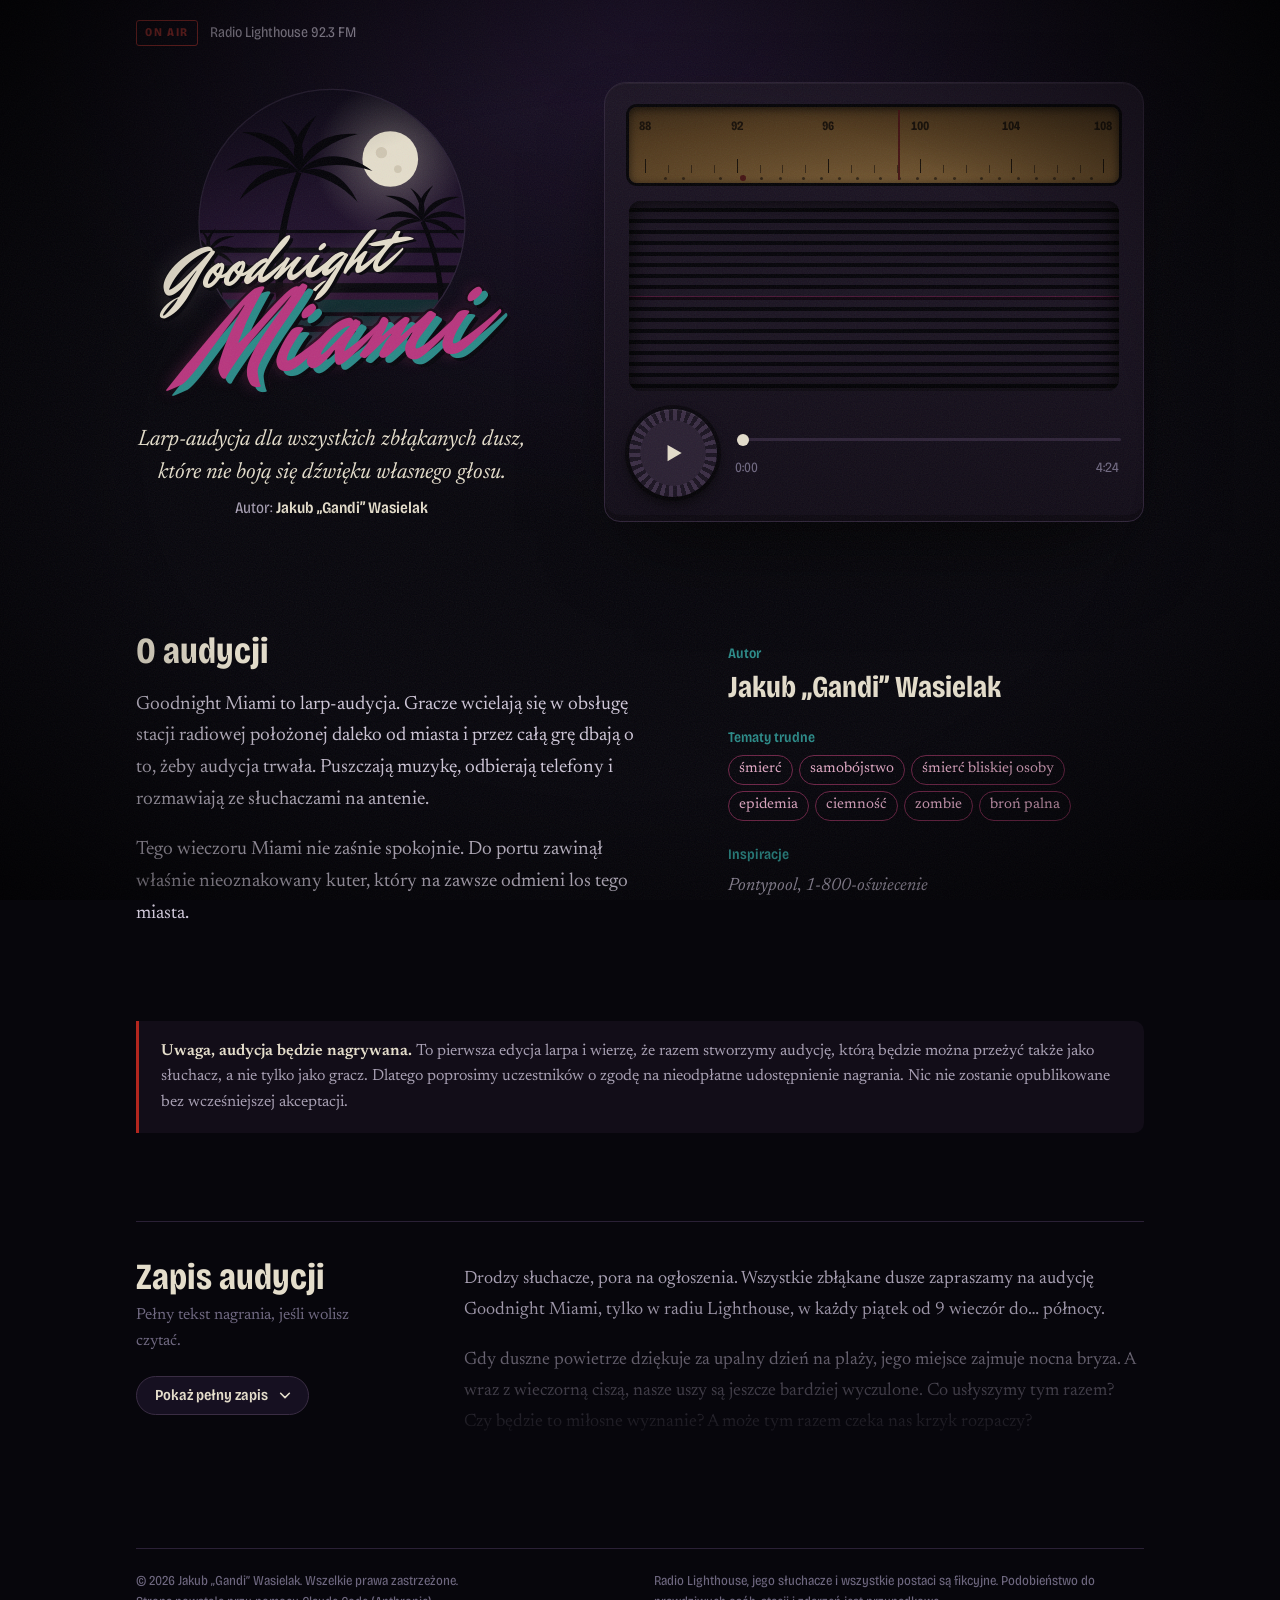
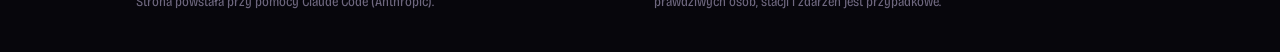
==== index.html @ 310ba29d "Goodnight Miami design doc page Radio-style one-pager for the Goodnight Miami larp design doc: emble" ====
<!doctype html>
<html lang="pl">
<head>
  <meta charset="utf-8">
  <meta name="viewport" content="width=device-width, initial-scale=1, viewport-fit=cover">
  <title>Goodnight Miami · larp-audycja</title>
  <meta name="description" content="Goodnight Miami to larp-audycja o nocnej stacji radiowej pod Miami. Posłuchaj design docu nagranego jako radiowe ogłoszenie. Autor: Jakub „Gandi” Wasielak.">
  <meta name="author" content="Jakub „Gandi” Wasielak">
  <meta name="theme-color" content="#07060C">
  <meta name="color-scheme" content="dark">
  <link rel="canonical" href="https://goodnight-miami.com/">

  <meta property="og:type" content="website">
  <meta property="og:site_name" content="Goodnight Miami">
  <meta property="og:locale" content="pl_PL">
  <meta property="og:url" content="https://goodnight-miami.com/">
  <meta property="og:title" content="Goodnight Miami · larp-audycja">
  <meta property="og:description" content="Nocna audycja Radia Lighthouse 92.3 FM. Posłuchaj design docu larpa nagranego jako radiowe ogłoszenie.">
  <meta property="og:image" content="https://goodnight-miami.com/assets/img/og-image.png">
  <meta property="og:image:width" content="1200">
  <meta property="og:image:height" content="630">
  <meta property="og:image:alt" content="Logo Goodnight Miami: księżyc nad palmami i neonowy napis, obok stare radio.">
  <meta property="og:audio" content="https://goodnight-miami.com/assets/audio/goodnight-miami-dd.mp3">
  <meta property="og:audio:type" content="audio/mpeg">
  <meta name="twitter:card" content="summary_large_image">
  <meta name="twitter:title" content="Goodnight Miami · larp-audycja">
  <meta name="twitter:description" content="Nocna audycja Radia Lighthouse 92.3 FM. Posłuchaj design docu larpa nagranego jako radiowe ogłoszenie.">
  <meta name="twitter:image" content="https://goodnight-miami.com/assets/img/og-image.png">

  <link rel="icon" href="assets/img/favicon.svg" type="image/svg+xml">
  <link rel="icon" href="assets/img/favicon-32.png" sizes="32x32" type="image/png">
  <link rel="apple-touch-icon" href="assets/img/apple-touch-icon.png">
  <link rel="manifest" href="site.webmanifest">

  <link rel="preconnect" href="https://fonts.googleapis.com">
  <link rel="preconnect" href="https://fonts.gstatic.com" crossorigin>
  <link rel="stylesheet" href="https://fonts.googleapis.com/css2?family=Mr+Dafoe&family=Bricolage+Grotesque:opsz,wdth,wght@12..96,75..100,300..800&family=Newsreader:ital,opsz,wght@0,6..72,300..600;1,6..72,300..600&display=swap">
  <link rel="stylesheet" href="assets/css/style.css">
  <script src="assets/js/radio.js" defer></script>
</head>
<body>
<div class="page">
  <header class="station">
    <div class="station__name">
      <span class="onair" aria-hidden="true">ON AIR</span>
      <span>Radio Lighthouse 92.3 FM</span>
    </div>
  </header>

  <main>
    <section class="hero" aria-labelledby="title">
      <div class="hero__brand">
        <div class="emblem">
          <svg viewBox="0 30 600 450" aria-hidden="true">
            <defs>
              <clipPath id="disc"><circle cx="300" cy="250" r="210"/></clipPath>
              <linearGradient id="sky" x1="0" y1="0" x2="0" y2="1">
                <stop offset="0" stop-color="#0C0916"/>
                <stop offset=".55" stop-color="#23122F"/>
                <stop offset="1" stop-color="#4A1739"/>
              </linearGradient>
              <radialGradient id="moonGlow">
                <stop offset="0" stop-color="#E4DDCB" stop-opacity=".35"/>
                <stop offset="1" stop-color="#E4DDCB" stop-opacity="0"/>
              </radialGradient>
              <path id="frond" d="M0 0 C 26 -22, 62 -18, 92 12 C 60 -4, 30 -6, 0 0 Z"/>
              <g id="crown">
                <use href="#frond" transform="rotate(-8)"/>
                <use href="#frond" transform="rotate(-40) scale(.95)"/>
                <use href="#frond" transform="rotate(-80) scale(.8)"/>
                <use href="#frond" transform="rotate(20) scale(.9)"/>
                <use href="#frond" transform="scale(-1,1) rotate(-8)"/>
                <use href="#frond" transform="scale(-1,1) rotate(-42) scale(.95)"/>
                <use href="#frond" transform="scale(-1,1) rotate(18) scale(.9)"/>
                <use href="#frond" transform="scale(-1,1) rotate(-78) scale(.75)"/>
              </g>
            </defs>

            <g clip-path="url(#disc)">
              <rect x="0" y="0" width="600" height="560" fill="url(#sky)"/>
              <circle cx="392" cy="150" r="120" fill="url(#moonGlow)"/>
              <circle cx="392" cy="150" r="44" fill="#E4DDCB"/>
              <circle cx="378" cy="140" r="9" fill="#CFC6B2"/>
              <circle cx="404" cy="166" r="6" fill="#CFC6B2"/>
              <!-- horizon stripes -->
              <g fill="#07060C">
                <rect x="0" y="262" width="600" height="5"/>
                <rect x="0" y="290" width="600" height="8"/>
                <rect x="0" y="318" width="600" height="11"/>
                <rect x="0" y="346" width="600" height="15"/>
              </g>
              <rect x="0" y="372" width="600" height="200" fill="#0F2A2E"/>
              <rect x="0" y="392" width="600" height="6" fill="#07060C"/>
              <rect x="0" y="414" width="600" height="9" fill="#07060C"/>
              <!-- palms -->
              <g fill="#050409">
                <path d="M214 400 C 206 330, 212 250, 244 170 L 252 172 C 222 250, 218 330, 226 400 Z"/>
                <use href="#crown" transform="translate(248 170) scale(1.25)"/>
                <path d="M468 400 C 470 350, 462 300, 440 250 L 446 247 C 470 298, 478 350, 478 400 Z"/>
                <use href="#crown" transform="translate(442 248) scale(.8)"/>
                <path d="M120 400 C 124 370, 118 330, 104 300 L 108 298 C 124 330, 130 370, 128 400 Z"/>
                <use href="#crown" transform="translate(105 298) scale(.55)"/>
              </g>
            </g>
            <circle cx="300" cy="250" r="210" fill="none" stroke="#2A2036" stroke-width="2"/>
          </svg>

          <h1 class="logo" id="title"><span class="logo__good">Goodnight</span><span class="logo__miami">Miami</span></h1>
        </div>

        <p class="tagline">Larp-audycja dla wszystkich zbłąkanych dusz, które nie boją się dźwięku własnego głosu.</p>
        <p class="byline">Autor: <strong>Jakub „Gandi” Wasielak</strong></p>
      </div>

      <div class="hero__radio">
        <div class="radio">
          <div class="dial" aria-hidden="true">
            <div class="dial__scale" id="scale"></div>
          </div>

          <div class="grille"><canvas id="scope" aria-hidden="true"></canvas></div>

          <div class="deck">
            <button class="knob" id="play" type="button" aria-label="Słuchaj audycji">
              <svg class="i-play" viewBox="0 0 24 24" aria-hidden="true"><path fill="currentColor" d="M7 4.5v15l13-7.5z"/></svg>
              <svg class="i-pause" viewBox="0 0 24 24" aria-hidden="true"><path fill="currentColor" d="M6 4h4.5v16H6zM13.5 4H18v16h-4.5z"/></svg>
            </button>
            <div class="transport">
              <input class="seek" id="seek" type="range" min="0" max="1000" value="0" step="1" aria-label="Przewiń nagranie">
              <div class="transport__time"><output id="cur">0:00</output><output id="dur">4:25</output></div>
            </div>
          </div>
        </div>
      </div>

      <audio id="audio" src="assets/audio/goodnight-miami-dd.mp3" preload="metadata"></audio>
    </section>

    <section class="about" aria-labelledby="about-title">
      <div class="about__lead">
        <h2 id="about-title">O audycji</h2>
        <p>Goodnight Miami to larp-audycja. Gracze wcielają się w obsługę stacji radiowej położonej daleko od miasta i przez całą grę dbają o to, żeby audycja trwała. Puszczają muzykę, odbierają telefony i rozmawiają ze słuchaczami na antenie.</p>
        <p>Tego wieczoru Miami nie zaśnie spokojnie. Do portu zawinął właśnie nieoznakowany kuter, który na zawsze odmieni los tego miasta.</p>
      </div>

      <dl class="facts">
        <dt>Autor</dt>
        <dd class="author">Jakub „Gandi” Wasielak</dd>
        <dt>Tematy trudne</dt>
        <dd>
          <ul class="triggers">
            <li>śmierć</li><li>samobójstwo</li><li>śmierć bliskiej osoby</li><li>epidemia</li><li>ciemność</li><li>zombie</li><li>broń palna</li>
          </ul>
        </dd>
        <dt>Inspiracje</dt>
        <dd><i>Pontypool</i>, <i>1-800-oświecenie</i></dd>
      </dl>

      <p class="recording"><strong>Uwaga, audycja będzie nagrywana.</strong> To pierwsza edycja larpa i wierzę, że razem stworzymy audycję, którą będzie można przeżyć także jako słuchacz, a nie tylko jako gracz. Dlatego poprosimy uczestników o zgodę na nieodpłatne udostępnienie nagrania. Nic nie zostanie opublikowane bez wcześniejszej akceptacji.</p>
    </section>

    <section class="transcript-wrap" aria-labelledby="t-title">
      <div class="transcript-head">
        <h2 id="t-title">Zapis audycji</h2>
        <p>Pełny tekst nagrania, jeśli wolisz czytać.</p>
        <button class="toggle" id="tToggle" type="button" aria-expanded="false" aria-controls="transcript">
          <span>Pokaż pełny zapis</span>
          <svg viewBox="0 0 16 16" aria-hidden="true"><path d="M3 6l5 5 5-5" fill="none" stroke="currentColor" stroke-width="1.8" stroke-linecap="round" stroke-linejoin="round"/></svg>
        </button>
      </div>

      <article class="transcript is-collapsed" id="transcript">
        <p>Drodzy słuchacze, pora na ogłoszenia. Wszystkie zbłąkane dusze zapraszamy na audycję Goodnight Miami, tylko w radiu Lighthouse, w każdy piątek od 9 wieczór do… północy.</p>
        <p>Gdy duszne powietrze dziękuje za upalny dzień na plaży, jego miejsce zajmuje nocna bryza. A wraz z wieczorną ciszą, nasze uszy są jeszcze bardziej wyczulone. Co usłyszymy tym razem? Czy będzie to miłosne wyznanie? A może tym razem czeka nas krzyk rozpaczy?</p>
        <p>Nasza linia będzie otwarta przez całą audycję, podczas której każdy może podzielić się swoją historią dzwoniąc na (305) 550-1000. Dziś natomiast odpowiemy na pytania nadesłane pocztą.</p>

        <p class="letter">Mark Spencer z Wynwood</p>
        <p>Mark Spencer z Wynwood pyta, dla kogo jest audycja Goodnight Miami? Doskonałe pytanie Mark. Goodnight Miami jest stworzona dla każdego miłośnika dreszczyku i pełnej immersji. Każdy kto weźmie udział w audycji będzie jej nie tylko doświadczał – on będzie ją tworzył! Pamiętajcie, że taśma jest wieczna, a to co raz pójdzie w eter, zostanie tam na zawsze. Tak, Goodnight Miami przyciągnie osoby, które nie boją się dźwięku własnego głosu. Bo to, czego należy bać się naprawdę, to… cisza.</p>

        <p class="letter">Daniel Haze z Brickell</p>
        <p>Daniel Haze z Brickell pisze „jak wygląda typowe nagranie?”. Drogi Danielu, gwarantuję – żadne nagranie audycji Goodnight Miami nie jest typowe. Ale tak, mają one elementy wspólne. Nasze gwiazdy, dwoje prowadzących zasiądzie przed mikrofonami, aby przez trzy godziny trwania audycji odpowiadać na telefony słuchaczy. Ależ oczywiście, telefony to nie wszystko, ponieważ w cieniu zawsze czuwa wierny realizator, dbający o nagrania i o muzykę umilającą chwile ciszy. Producent nagrania czuwa nad przebiegiem audycji, jest cichym reżyserem dyrygującym całą stacją i nadającym jej unikatowy klimat.</p>
        <p>Drodzy słuchacze, drogi Danielu, zdradzę pewien sekret. Emocje w trakcie nagrań sięgają poziomów, które wymagają stałej obecności policji! No dobrze, może jednego policjanta. Po służbie. Który jest naszym najwierniejszym słuchaczem i osobistym przyjacielem.</p>

        <p class="letter">Monica Blake z Overtown</p>
        <p>Monica Blake z Overtown pyta, czy może nas odwiedzić. Kochana Monico, z przyjemnością otwarlibyśmy dla Ciebie nasze drzwi, ale musisz wiedzieć, że stacja radia Lighthouse to prawdziwa latarnia. No może nie prawdziwa, ale jednak oddalona od Miami o ponad godzinę jazdy, a do najbliższych sąsiadów mamy dwie mile. Nadajemy do Was z miejsca, gdzie każde pukanie do drzwi jest wielkim wydarzeniem.</p>

        <p class="letter">Diana Knight z Liberty City</p>
        <p>Diana Knight z Liberty City napisała, że chciała posłuchać audycji ze swoim czternastoletnim synem. Droga Diano, z przykrością musimy odradzić. Audycja jest wyłącznie dla pełnoletnich słuchaczy, a w trakcie rozmów mogą zostać poruszone takie tematy jak śmierć, samobójstwo, śmierć bliskich, epidemia, ciemność, zombie oraz broń palna.</p>

        <p class="letter">Pytanie anonimowe</p>
        <p>Mamy czas na ostatnie pytanie w sprawie audycji Goodnight Miami, otrzymaliśmy jedno pytanie zadane anonimowo, a brzmi ono: „Dlaczego to ja powinienem wziąć udział w nagraniu?” Myślę że wiem, drogi słuchaczu, myślę że znam cię lepiej niż ci się zdaje. Wiem, że szukasz tego lekkiego dreszczyku emocji, który sprawia że na skórze pojawia się gęsia skórka. Intymna atmosfera przytulnego studia miesza się z ekspozycją na setki słuchaczy, co budzi w Tobie lęk, ale i coś mocniejszego. Zainteresowanie.</p>
        <p class="signoff">Jaką historię usłyszysz? Jaką historię nam opowiesz? Jak ta historia skończy się dla Ciebie? A przede wszystkim… Czy Miami zaśnie dziś spokojnie?</p>
      </article>
    </section>
  </main>

  <footer>
    <p>© 2026 Jakub „Gandi” Wasielak. Wszelkie prawa zastrzeżone.<br>Strona powstała przy pomocy Claude Code (Anthropic).</p>
    <p>Radio Lighthouse, jego słuchacze i wszystkie postaci są fikcyjne. Podobieństwo do prawdziwych osób, stacji i zdarzeń jest przypadkowe.</p>
  </footer>
</div>
</body>
</html>
---- assets/css/style.css ----
:root {
  --midnight: #07060C;
  --bruise: #161021;
  --bruise-line: #2A2036;
  --neon: #B8367E;
  --neon-hot: #D9559F;
  --teal: #2A8A88;
  --bone: #E4DDCB;
  --fog: #A79FB2;
  --fog-dim: #6F6880;

  --script: "Mr Dafoe", "Brush Script MT", cursive;
  --display: "Bricolage Grotesque", "Arial Narrow", system-ui, sans-serif;
  --text: "Newsreader", Georgia, "Times New Roman", serif;

  --gutter: clamp(16px, 5vw, 56px);
  color-scheme: dark;
}

* { box-sizing: border-box; }
html { background: var(--midnight); overflow-x: clip; }

body {
  margin: 0;
  min-height: 100vh;
  background:
    radial-gradient(70% 45% at 50% 0%, #1B1029 0%, transparent 70%),
    var(--midnight);
  color: var(--fog);
  font-family: var(--text);
  font-size: 1.125rem;
  line-height: 1.6;
  -webkit-font-smoothing: antialiased;
}

/* film grain + vignette */
body::before, body::after {
  content: "";
  position: fixed;
  inset: 0;
  pointer-events: none;
  z-index: 5;
}
body::before {
  opacity: .07;
  background-image: url("data:image/svg+xml,%3Csvg xmlns='http://www.w3.org/2000/svg' width='160' height='160'%3E%3Cfilter id='n'%3E%3CfeTurbulence type='fractalNoise' baseFrequency='.85' numOctaves='3' stitchTiles='stitch'/%3E%3C/filter%3E%3Crect width='100%25' height='100%25' filter='url(%23n)'/%3E%3C/svg%3E");
}
body::after { background: radial-gradient(ellipse at center, transparent 55%, #000000B0 100%); }

.page {
  position: relative;
  max-width: 1120px;
  margin: 0 auto;
  padding: max(20px, env(safe-area-inset-top, 0px)) var(--gutter) max(40px, env(safe-area-inset-bottom, 0px));
}

a { color: var(--neon-hot); text-underline-offset: 3px; }
:focus-visible { outline: 2px solid var(--teal); outline-offset: 4px; border-radius: 4px; }

/* ---------- station bar ---------- */
.station {
  display: flex;
  flex-wrap: wrap;
  align-items: center;
  justify-content: space-between;
  gap: 10px 24px;
  font-family: var(--display);
  font-variation-settings: "wdth" 85;
  font-size: 0.92rem;
  color: var(--fog-dim);
}
.station__name { display: flex; align-items: center; gap: 12px; color: var(--fog); }
.onair {
  padding: 2px 8px 3px;
  border: 1.5px solid #8E2A2A;
  border-radius: 3px;
  color: #8E2A2A;
  font-weight: 800;
  font-size: 0.74rem;
  letter-spacing: 0.14em;
  transition: color .4s, background .4s, box-shadow .4s, border-color .4s;
}
body.is-live .onair {
  color: #FFD9D2;
  background: #B3261E;
  border-color: #B3261E;
  box-shadow: 0 0 16px #B3261E99;
}

/* ---------- emblem ---------- */
.hero {
  display: grid;
  grid-template-columns: minmax(0, 1fr) minmax(0, 540px);
  gap: clamp(40px, 6vw, 88px);
  align-items: center;
  padding-top: clamp(20px, 3vw, 36px);
}
.hero__brand { text-align: center; }

.emblem {
  position: relative;
  width: min(100%, 380px);
  margin: 0 auto clamp(48px, 10vw, 56px);
  container-type: inline-size;
}
.emblem svg { display: block; width: 100%; height: auto; }

.logo {
  position: absolute;
  left: 0; right: 0;
  top: 52%;
  margin: 0;
  font-family: var(--script);
  font-weight: 400;
  line-height: 0.8;
  animation: flicker 2.4s steps(1, end) 0.4s both;
}
.logo__good {
  display: block;
  font-size: 17cqw;
  color: var(--bone);
  transform: rotate(-6deg) translateX(-14cqw);
  text-shadow: 0 0 2px #000, 3px 3px 0 #07060C, 0 0 24px #E4DDCB33;
}
.logo__miami {
  display: block;
  margin-top: -1cqw;
  font-size: 33cqw;
  color: var(--neon);
  transform: rotate(-6deg);
  -webkit-text-stroke: 1.2cqw #07060C;
  paint-order: stroke fill;
  text-shadow:
    1.4cqw 1.4cqw 0 var(--teal),
    2.2cqw 2.2cqw 0 #07060C,
    0 0 4cqw #B8367E66;
}
@keyframes flicker {
  0% { opacity: 0; }
  8% { opacity: .9; }
  10% { opacity: .15; }
  16% { opacity: 1; }
  40% { opacity: .5; }
  42% { opacity: 1; }
  100% { opacity: 1; }
}

.tagline {
  margin: 0 auto;
  max-width: 34ch;
  text-wrap: balance;
  font-style: italic;
  font-size: clamp(1.15rem, 2.4vw, 1.4rem);
  line-height: 1.45;
  color: var(--bone);
}
.byline {
  margin: 6px 0 0;
  font-family: var(--display);
  font-variation-settings: "wdth" 85;
  font-size: 1rem;
  color: var(--fog);
}
.byline strong { color: var(--bone); font-weight: 600; }

/* ---------- radio ---------- */
.radio {
  display: grid;
  gap: 18px;
  padding: 24px;
  border-radius: 22px 22px 16px 16px;
  background: linear-gradient(180deg, #1C1424 0%, #110C17 100%);
  border: 1px solid #2E2338;
  box-shadow: 0 40px 80px -30px #000, inset 0 1px 0 #FFFFFF0D, inset 0 -6px 0 #0000004D;
}

.grille {
  position: relative;
  height: 190px;
  border-radius: 12px;
  overflow: hidden;
  background: #050409;
  box-shadow: inset 0 3px 12px #000;
}
.grille canvas { position: absolute; inset: 0; width: 100%; height: 100%; }
.grille::after {
  content: "";
  position: absolute;
  inset: 0;
  background: repeating-linear-gradient(180deg, #1A1321 0 7px, transparent 7px 11px);
  box-shadow: inset 0 0 22px #000;
}

.dial {
  position: relative;
  height: 76px;
  border-radius: 8px;
  background: radial-gradient(120% 160% at 50% 110%, #E0A04A 0%, #9A6526 55%, #4A2E12 100%);
  box-shadow: inset 0 2px 8px #000A, 0 0 0 3px #0A070E;
  overflow: hidden;
  filter: brightness(.55) saturate(.8);
  transition: filter 1.2s ease;
}
body.is-live .dial { filter: brightness(1) saturate(1); }
.dial__scale { position: absolute; inset: 0 16px; }
.dial__tick { position: absolute; bottom: 10px; width: 1px; height: 8px; background: #2A1A0B99; }
.dial__tick--major { height: 14px; background: #2A1A0B; }
.dial__num {
  position: absolute;
  top: 9px;
  transform: translateX(-50%);
  font-family: var(--display);
  font-variation-settings: "wdth" 80;
  font-weight: 700;
  font-size: 0.8rem;
  color: #2A1A0B;
  font-variant-numeric: tabular-nums;
}
.dial__station {
  position: absolute;
  bottom: 3px;
  width: 3px; height: 3px;
  margin-left: -1.5px;
  border-radius: 50%;
  background: #2A1A0BAA;
}
.dial__station--home { width: 6px; height: 6px; margin-left: -3px; bottom: 1.5px; background: #8E1E1E; }
.dial__needle {
  position: absolute;
  top: 3px; bottom: 3px;
  width: 2px;
  margin-left: -1px;
  background: #8E1E1E;
  left: 12%;
  transition: left 2.4s cubic-bezier(.3,.1,.1,1);
}

.deck { display: flex; align-items: center; gap: 18px; }

.knob {
  flex: none;
  width: 88px;
  height: 88px;
  border-radius: 50%;
  border: 0;
  cursor: pointer;
  display: grid;
  place-items: center;
  color: var(--bone);
  background:
    radial-gradient(circle at 50% 50%, #2A2032 0 52%, transparent 53%),
    repeating-conic-gradient(#3A2D44 0 6deg, #1A1321 6deg 12deg);
  box-shadow: 0 6px 14px #000C, inset 0 1px 0 #FFFFFF14, 0 0 0 4px #0A070E;
  transition: transform .6s cubic-bezier(.3,.1,.1,1), color .4s;
}
.knob svg { width: 26px; height: 26px; }
.knob .i-pause { display: none; }
body.is-live .knob { transform: rotate(90deg); color: var(--neon-hot); }
body.is-live .knob svg { transform: rotate(-90deg); }
body.is-live .knob .i-play { display: none; }
body.is-live .knob .i-pause { display: block; }

.transport {
  flex: 1;
  min-width: 0;
  display: flex;
  flex-direction: column;
  gap: 4px;
  font-family: var(--display);
  font-variation-settings: "wdth" 85;
  font-variant-numeric: tabular-nums;
  font-size: 0.88rem;
  color: var(--fog-dim);
}
.transport__time { display: flex; justify-content: space-between; }
.seek {
  -webkit-appearance: none;
  appearance: none;
  width: 100%;
  height: 22px;
  background: transparent;
  cursor: pointer;
  --pct: 0%;
}
.seek::-webkit-slider-runnable-track {
  height: 3px;
  border-radius: 2px;
  background: linear-gradient(90deg, var(--neon) var(--pct), #2E2338 var(--pct));
}
.seek::-moz-range-track { height: 3px; border-radius: 2px; background: #2E2338; }
.seek::-moz-range-progress { height: 3px; border-radius: 2px; background: var(--neon); }
.seek::-webkit-slider-thumb { -webkit-appearance: none; width: 12px; height: 12px; margin-top: -4.5px; border-radius: 50%; background: var(--bone); border: 0; }
.seek::-moz-range-thumb { width: 12px; height: 12px; border-radius: 50%; background: var(--bone); border: 0; }

/* ---------- about ---------- */
.about {
  margin-top: clamp(64px, 10vw, 110px);
  display: grid;
  grid-template-columns: 1.25fr 1fr;
  gap: clamp(32px, 6vw, 72px);
  align-items: start;
}
.about h2, .transcript-head h2 {
  margin: 0 0 18px;
  font-family: var(--display);
  font-variation-settings: "wdth" 80;
  font-weight: 700;
  font-size: clamp(1.8rem, 3.4vw, 2.3rem);
  line-height: 1.05;
  color: var(--bone);
}
.about__lead p { margin: 0 0 1em; max-width: 58ch; font-size: 1.2rem; line-height: 1.65; color: #CFC7D8; }

.facts { margin: 0; padding-top: 10px; }
.facts dt {
  font-family: var(--display);
  font-variation-settings: "wdth" 85;
  font-weight: 600;
  font-size: 0.9rem;
  color: var(--teal);
  margin-top: 22px;
}
.facts dt:first-child { margin-top: 0; }
.facts dd { margin: 6px 0 0; color: var(--fog); }
.facts .author {
  font-family: var(--display);
  font-variation-settings: "wdth" 80;
  font-weight: 700;
  font-size: clamp(1.5rem, 3vw, 1.9rem);
  line-height: 1.1;
  color: var(--bone);
}
.triggers { display: flex; flex-wrap: wrap; gap: 6px; margin: 0; padding: 0; list-style: none; }
.triggers li {
  padding: 1px 10px 3px;
  border-radius: 999px;
  border: 1px solid #6E2447;
  color: #E0A8C4;
  font-size: 0.92rem;
}

.recording {
  grid-column: 1 / -1;
  margin: 0;
  padding: 18px 22px;
  border-left: 3px solid #B3261E;
  background: #120D18;
  border-radius: 0 10px 10px 0;
  font-size: 1rem;
  color: var(--fog);
}
.recording strong { color: var(--bone); font-weight: 600; }

/* ---------- transcript ---------- */
.transcript-wrap {
  margin-top: clamp(56px, 8vw, 88px);
  border-top: 1px solid var(--bruise-line);
  padding-top: 36px;
  display: grid;
  grid-template-columns: minmax(0, 1fr) minmax(0, 68ch);
  gap: 0 clamp(32px, 6vw, 80px);
  align-items: start;
}
.transcript-head {
  position: sticky;
  top: calc(24px + env(safe-area-inset-top, 0px));
}
.transcript-head h2 { margin-bottom: 6px; }
.transcript-head p { margin: 0; color: var(--fog-dim); font-size: 1rem; }
.toggle {
  margin-top: 22px;
  display: inline-flex;
  align-items: center;
  gap: 10px;
  padding: 9px 16px 10px 18px;
  border-radius: 999px;
  border: 1px solid #3A2D44;
  background: var(--bruise);
  color: var(--bone);
  font-family: var(--display);
  font-variation-settings: "wdth" 85;
  font-weight: 600;
  font-size: 0.95rem;
  cursor: pointer;
  transition: border-color .2s, background .2s;
}
.toggle:hover { border-color: var(--teal); background: #1C1428; }
.toggle svg { width: 14px; height: 14px; transition: transform .3s ease; }
.toggle[aria-expanded="true"] svg { transform: rotate(180deg); }

.transcript { margin: 6px 0 0 -20px; }
.transcript.is-collapsed {
  max-height: 10em;
  overflow: hidden;
  -webkit-mask-image: linear-gradient(#000 20%, transparent);
  mask-image: linear-gradient(#000 20%, transparent);
  user-select: none;
}
.transcript p {
  margin: 0 0 1.1em;
  padding-left: 18px;
  border-left: 2px solid transparent;
  line-height: 1.7;
  transition: color .8s ease, border-color .8s ease;
}
.transcript .letter {
  margin-top: 2.2em;
  font-family: var(--display);
  font-variation-settings: "wdth" 85;
  font-size: 0.95rem;
  line-height: 1.4;
  color: var(--teal);
}
.transcript .letter + p { margin-top: 0; }
body.is-live .transcript p:not(.letter) { color: var(--fog-dim); }
body.is-live .transcript p.is-now { color: var(--bone); border-left-color: var(--neon); }
.transcript .signoff { font-style: italic; font-size: 1.3rem; line-height: 1.45; color: var(--bone); }

footer {
  margin-top: clamp(64px, 9vw, 104px);
  padding-top: 22px;
  border-top: 1px solid var(--bruise-line);
  display: flex;
  flex-wrap: wrap;
  justify-content: space-between;
  gap: 8px 40px;
  font-family: var(--display);
  font-variation-settings: "wdth" 85;
  font-size: 0.85rem;
  line-height: 1.5;
  color: var(--fog-dim);
}
footer p { margin: 0; max-width: 70ch; }

@media (max-width: 900px) {
  .hero { grid-template-columns: 1fr; }
  .hero__radio { width: min(100%, 520px); margin: 0 auto; }
}
@media (max-width: 760px) {
  .transcript-wrap { grid-template-columns: 1fr; }
  .transcript-head { position: static; }
  .transcript { margin: 24px 0 0 -14px; }
  .transcript p { padding-left: 12px; }
  .radio { padding: 16px; }
  .grille { height: 120px; }
  .about { grid-template-columns: 1fr; }
  .dial__num--minor { display: none; }
  .emblem { width: min(80%, 440px); }
}

@media (prefers-reduced-motion: reduce) {
  .logo { animation: none; }
  .dial__needle, .knob, .transcript p, .dial { transition: none; }
}
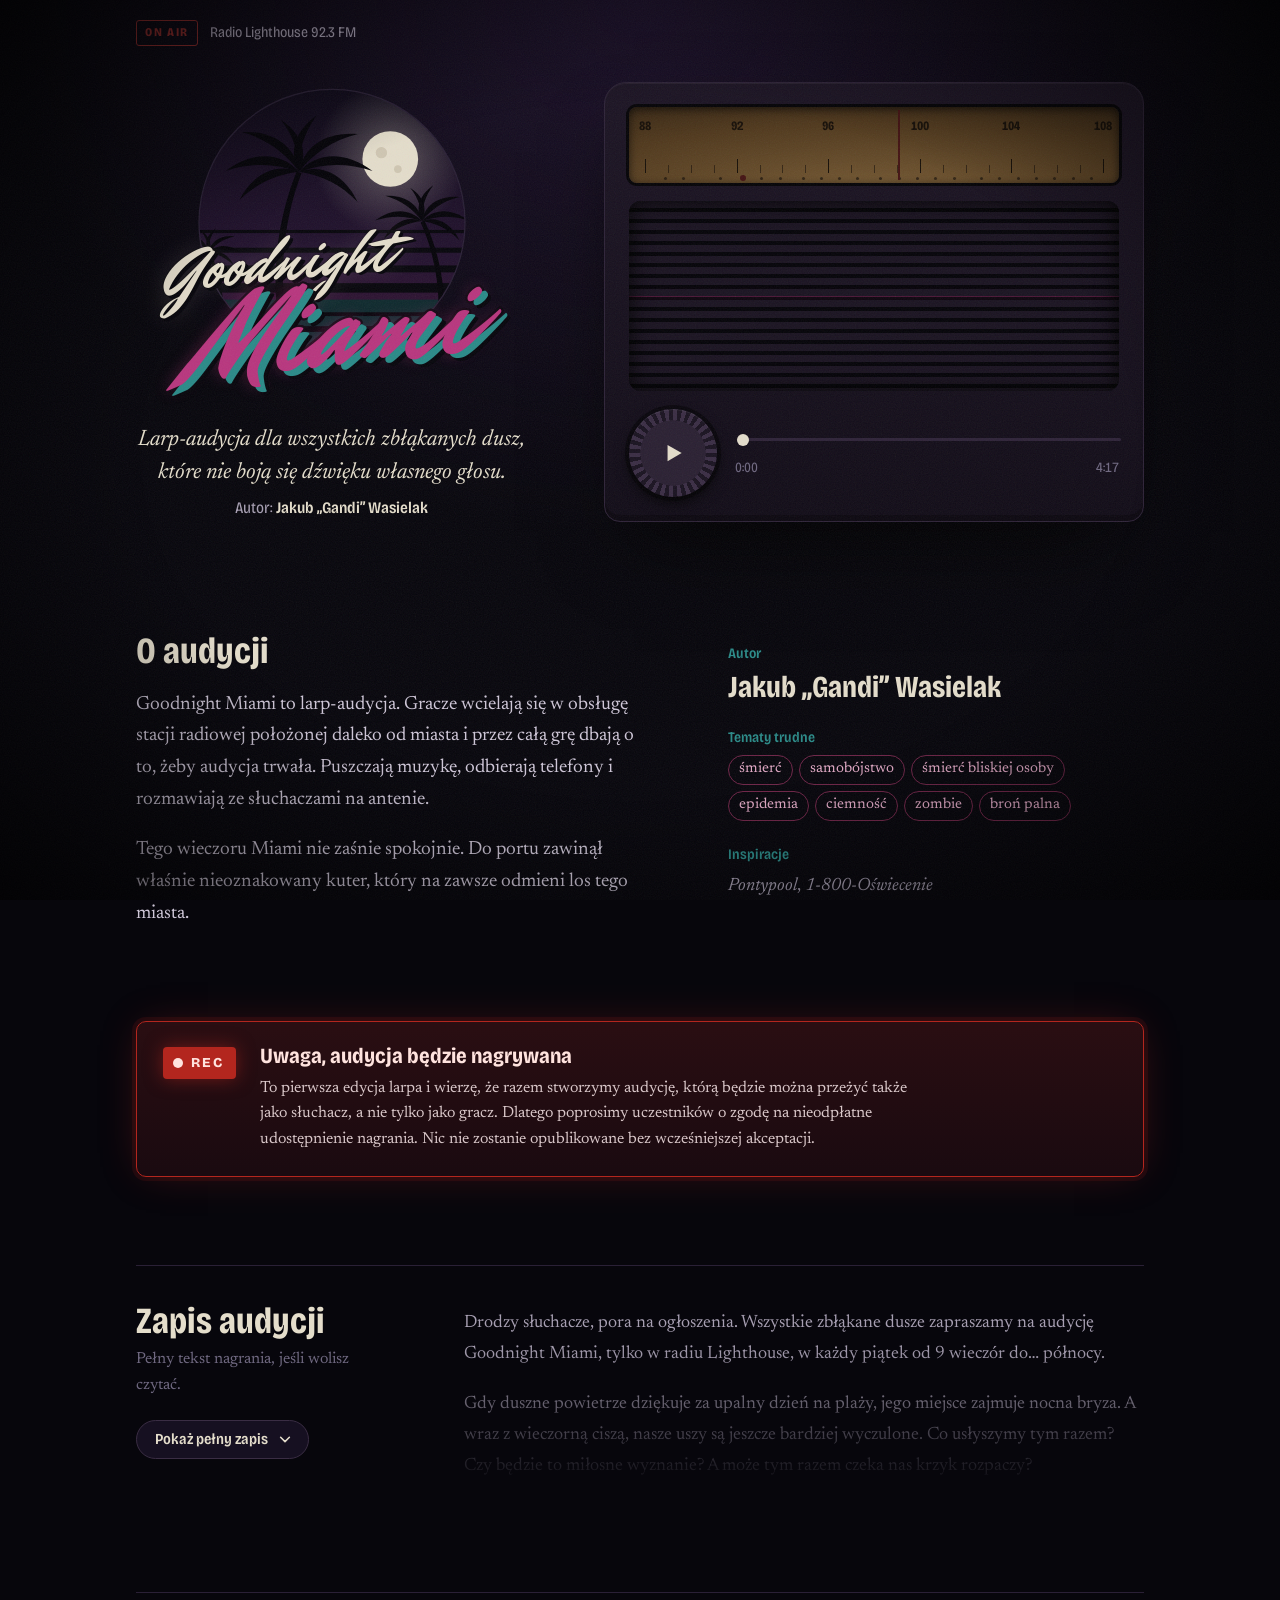
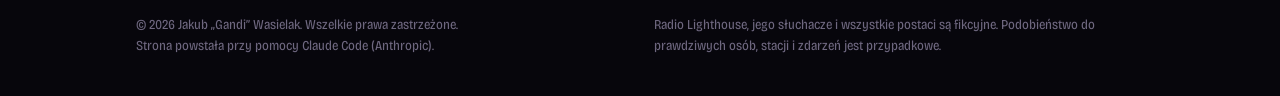
==== commit ca3b6176: "Update design doc recording and transcript, restyle recording notice - New recording (4:17) and matc" ====
--- a/index.html
+++ b/index.html
@@ -127,7 +127,7 @@
             </button>
             <div class="transport">
               <input class="seek" id="seek" type="range" min="0" max="1000" value="0" step="1" aria-label="Przewiń nagranie">
-              <div class="transport__time"><output id="cur">0:00</output><output id="dur">4:25</output></div>
+              <div class="transport__time"><output id="cur">0:00</output><output id="dur">4:17</output></div>
             </div>
           </div>
         </div>
@@ -153,10 +153,16 @@
           </ul>
         </dd>
         <dt>Inspiracje</dt>
-        <dd><i>Pontypool</i>, <i>1-800-oświecenie</i></dd>
+        <dd><i>Pontypool</i>, <i>1-800-Oświecenie</i></dd>
       </dl>
 
-      <p class="recording"><strong>Uwaga, audycja będzie nagrywana.</strong> To pierwsza edycja larpa i wierzę, że razem stworzymy audycję, którą będzie można przeżyć także jako słuchacz, a nie tylko jako gracz. Dlatego poprosimy uczestników o zgodę na nieodpłatne udostępnienie nagrania. Nic nie zostanie opublikowane bez wcześniejszej akceptacji.</p>
+      <aside class="recording" aria-labelledby="rec-title">
+        <div class="recording__rec" aria-hidden="true"><span></span>REC</div>
+        <div>
+          <p class="recording__title" id="rec-title">Uwaga, audycja będzie nagrywana</p>
+          <p>To pierwsza edycja larpa i wierzę, że razem stworzymy audycję, którą będzie można przeżyć także jako słuchacz, a nie tylko jako gracz. Dlatego poprosimy uczestników o zgodę na nieodpłatne udostępnienie nagrania. Nic nie zostanie opublikowane bez wcześniejszej akceptacji.</p>
+        </div>
+      </aside>
     </section>
 
     <section class="transcript-wrap" aria-labelledby="t-title">
@@ -178,17 +184,17 @@
         <p>Mark Spencer z Wynwood pyta, dla kogo jest audycja Goodnight Miami? Doskonałe pytanie Mark. Goodnight Miami jest stworzona dla każdego miłośnika dreszczyku i pełnej immersji. Każdy kto weźmie udział w audycji będzie jej nie tylko doświadczał – on będzie ją tworzył! Pamiętajcie, że taśma jest wieczna, a to co raz pójdzie w eter, zostanie tam na zawsze. Tak, Goodnight Miami przyciągnie osoby, które nie boją się dźwięku własnego głosu. Bo to, czego należy bać się naprawdę, to… cisza.</p>
 
         <p class="letter">Daniel Haze z Brickell</p>
-        <p>Daniel Haze z Brickell pisze „jak wygląda typowe nagranie?”. Drogi Danielu, gwarantuję – żadne nagranie audycji Goodnight Miami nie jest typowe. Ale tak, mają one elementy wspólne. Nasze gwiazdy, dwoje prowadzących zasiądzie przed mikrofonami, aby przez trzy godziny trwania audycji odpowiadać na telefony słuchaczy. Ależ oczywiście, telefony to nie wszystko, ponieważ w cieniu zawsze czuwa wierny realizator, dbający o nagrania i o muzykę umilającą chwile ciszy. Producent nagrania czuwa nad przebiegiem audycji, jest cichym reżyserem dyrygującym całą stacją i nadającym jej unikatowy klimat.</p>
-        <p>Drodzy słuchacze, drogi Danielu, zdradzę pewien sekret. Emocje w trakcie nagrań sięgają poziomów, które wymagają stałej obecności policji! No dobrze, może jednego policjanta. Po służbie. Który jest naszym najwierniejszym słuchaczem i osobistym przyjacielem.</p>
+        <p>Daniel Haze z Brickell pisze „jak wygląda typowe nagranie?”. Drogi Danielu, gwarantuję – żadne nagranie audycji Goodnight Miami nie jest typowe. Ale tak, mają one elementy wspólne. Nasze gwiazdy, dwoje prowadzących zasiądzie przed mikrofonami, aby przez trzy godziny trwania audycji odpowiadać na telefony słuchaczy. Oczywiście telefony to nie wszystko, ponieważ w cieniu zawsze czuwa wierny realizator, dbający o nagrania i o muzykę umilającą chwile ciszy. Producent nagrania czuwa nad przebiegiem audycji, jest cichym reżyserem dyrygującym całą stacją i nadającym jej unikatowy klimat.</p>
+        <p>Drodzy słuchacze, drogi Danielu, mam nadzieję że byliście dziś grzeczni, ponieważ Waszym telefonom przysłuchiwać się będzie policja. No dobrze, konkretnie jeden policjant. Po służbie. Który gości nasze studio, jest wiernym słuchaczem oraz osobistym przyjacielem.</p>
 
         <p class="letter">Monica Blake z Overtown</p>
-        <p>Monica Blake z Overtown pyta, czy może nas odwiedzić. Kochana Monico, z przyjemnością otwarlibyśmy dla Ciebie nasze drzwi, ale musisz wiedzieć, że stacja radia Lighthouse to prawdziwa latarnia. No może nie prawdziwa, ale jednak oddalona od Miami o ponad godzinę jazdy, a do najbliższych sąsiadów mamy dwie mile. Nadajemy do Was z miejsca, gdzie każde pukanie do drzwi jest wielkim wydarzeniem.</p>
+        <p>Monica Blake z Overtown pyta, czy może nas odwiedzić. Kochana Monico, z przyjemnością otwarlibyśmy dla Ciebie nasze drzwi, ale musisz wiedzieć, że stacja radia Lighthouse to prawdziwa latarnia. No może nie prawdziwa, ale jednak oddalona od Miami o ponad godzinę jazdy, a do najbliższych sąsiadów mamy ponad dwie mile. Nadajemy do Was z miejsca, gdzie każde pukanie do drzwi jest wielkim wydarzeniem.</p>
 
         <p class="letter">Diana Knight z Liberty City</p>
         <p>Diana Knight z Liberty City napisała, że chciała posłuchać audycji ze swoim czternastoletnim synem. Droga Diano, z przykrością musimy odradzić. Audycja jest wyłącznie dla pełnoletnich słuchaczy, a w trakcie rozmów mogą zostać poruszone takie tematy jak śmierć, samobójstwo, śmierć bliskich, epidemia, ciemność, zombie oraz broń palna.</p>
 
-        <p class="letter">Pytanie anonimowe</p>
-        <p>Mamy czas na ostatnie pytanie w sprawie audycji Goodnight Miami, otrzymaliśmy jedno pytanie zadane anonimowo, a brzmi ono: „Dlaczego to ja powinienem wziąć udział w nagraniu?” Myślę że wiem, drogi słuchaczu, myślę że znam cię lepiej niż ci się zdaje. Wiem, że szukasz tego lekkiego dreszczyku emocji, który sprawia że na skórze pojawia się gęsia skórka. Intymna atmosfera przytulnego studia miesza się z ekspozycją na setki słuchaczy, co budzi w Tobie lęk, ale i coś mocniejszego. Zainteresowanie.</p>
+        <p class="letter">Anonimowa wiadomość</p>
+        <p>Mamy czas na ostatnie pytanie w sprawie audycji Goodnight Miami, otrzymaliśmy jedną anonimową wiadomość, a brzmi ona: „Dlaczego to ja powinienem wziąć udział w nagraniu?” Myślę że wiem, drogi słuchaczu, myślę że znam cię lepiej niż ci się zdaje. Wiem, że szukasz tego lekkiego dreszczyku emocji, który sprawia że na skórze pojawia się gęsia skórka. Intymna atmosfera przytulnego studia miesza się z ekspozycją na setki słuchaczy, co budzi w Tobie lęk, ale i coś mocniejszego. Zainteresowanie.</p>
         <p class="signoff">Jaką historię usłyszysz? Jaką historię nam opowiesz? Jak ta historia skończy się dla Ciebie? A przede wszystkim… Czy Miami zaśnie dziś spokojnie?</p>
       </article>
     </section>
--- a/assets/css/style.css
+++ b/assets/css/style.css
@@ -341,15 +341,51 @@
 
 .recording {
   grid-column: 1 / -1;
-  margin: 0;
-  padding: 18px 22px;
-  border-left: 3px solid #B3261E;
-  background: #120D18;
-  border-radius: 0 10px 10px 0;
+  display: grid;
+  grid-template-columns: auto minmax(0, 1fr);
+  gap: 14px 24px;
+  align-items: start;
+  padding: 22px 26px 24px;
+  border: 1px solid #B3261E;
+  border-radius: 10px;
+  background: linear-gradient(180deg, #2A0E12 0%, #1A0A10 100%);
+  box-shadow: 0 0 0 4px #B3261E1F, 0 0 40px -10px #B3261E66;
   font-size: 1rem;
-  color: var(--fog);
-}
-.recording strong { color: var(--bone); font-weight: 600; }
+  color: #D8C6C8;
+}
+.recording p { margin: 0; max-width: 72ch; }
+.recording__rec {
+  display: inline-flex;
+  align-items: center;
+  gap: 8px;
+  margin-top: 3px;
+  padding: 5px 12px 6px 10px;
+  border-radius: 4px;
+  background: #B3261E;
+  color: #FFE3DE;
+  font-family: var(--display);
+  font-weight: 800;
+  font-size: 0.85rem;
+  letter-spacing: 0.14em;
+  box-shadow: 0 0 18px #B3261E88;
+}
+.recording__rec span {
+  width: 10px;
+  height: 10px;
+  border-radius: 50%;
+  background: #FFE3DE;
+  animation: rec-blink 1.6s steps(1, end) infinite;
+}
+@keyframes rec-blink { 50% { opacity: 0.15; } }
+.recording .recording__title {
+  margin-bottom: 6px;
+  font-family: var(--display);
+  font-variation-settings: "wdth" 85;
+  font-weight: 700;
+  font-size: 1.35rem;
+  line-height: 1.2;
+  color: #FFE3DE;
+}
 
 /* ---------- transcript ---------- */
 .transcript-wrap {
@@ -437,6 +473,8 @@
   .hero__radio { width: min(100%, 520px); margin: 0 auto; }
 }
 @media (max-width: 760px) {
+  .recording { grid-template-columns: 1fr; padding: 18px 18px 20px; }
+  .recording__rec { justify-self: start; }
   .transcript-wrap { grid-template-columns: 1fr; }
   .transcript-head { position: static; }
   .transcript { margin: 24px 0 0 -14px; }
@@ -449,6 +487,6 @@
 }
 
 @media (prefers-reduced-motion: reduce) {
-  .logo { animation: none; }
+  .logo, .recording__rec span { animation: none; }
   .dial__needle, .knob, .transcript p, .dial { transition: none; }
 }
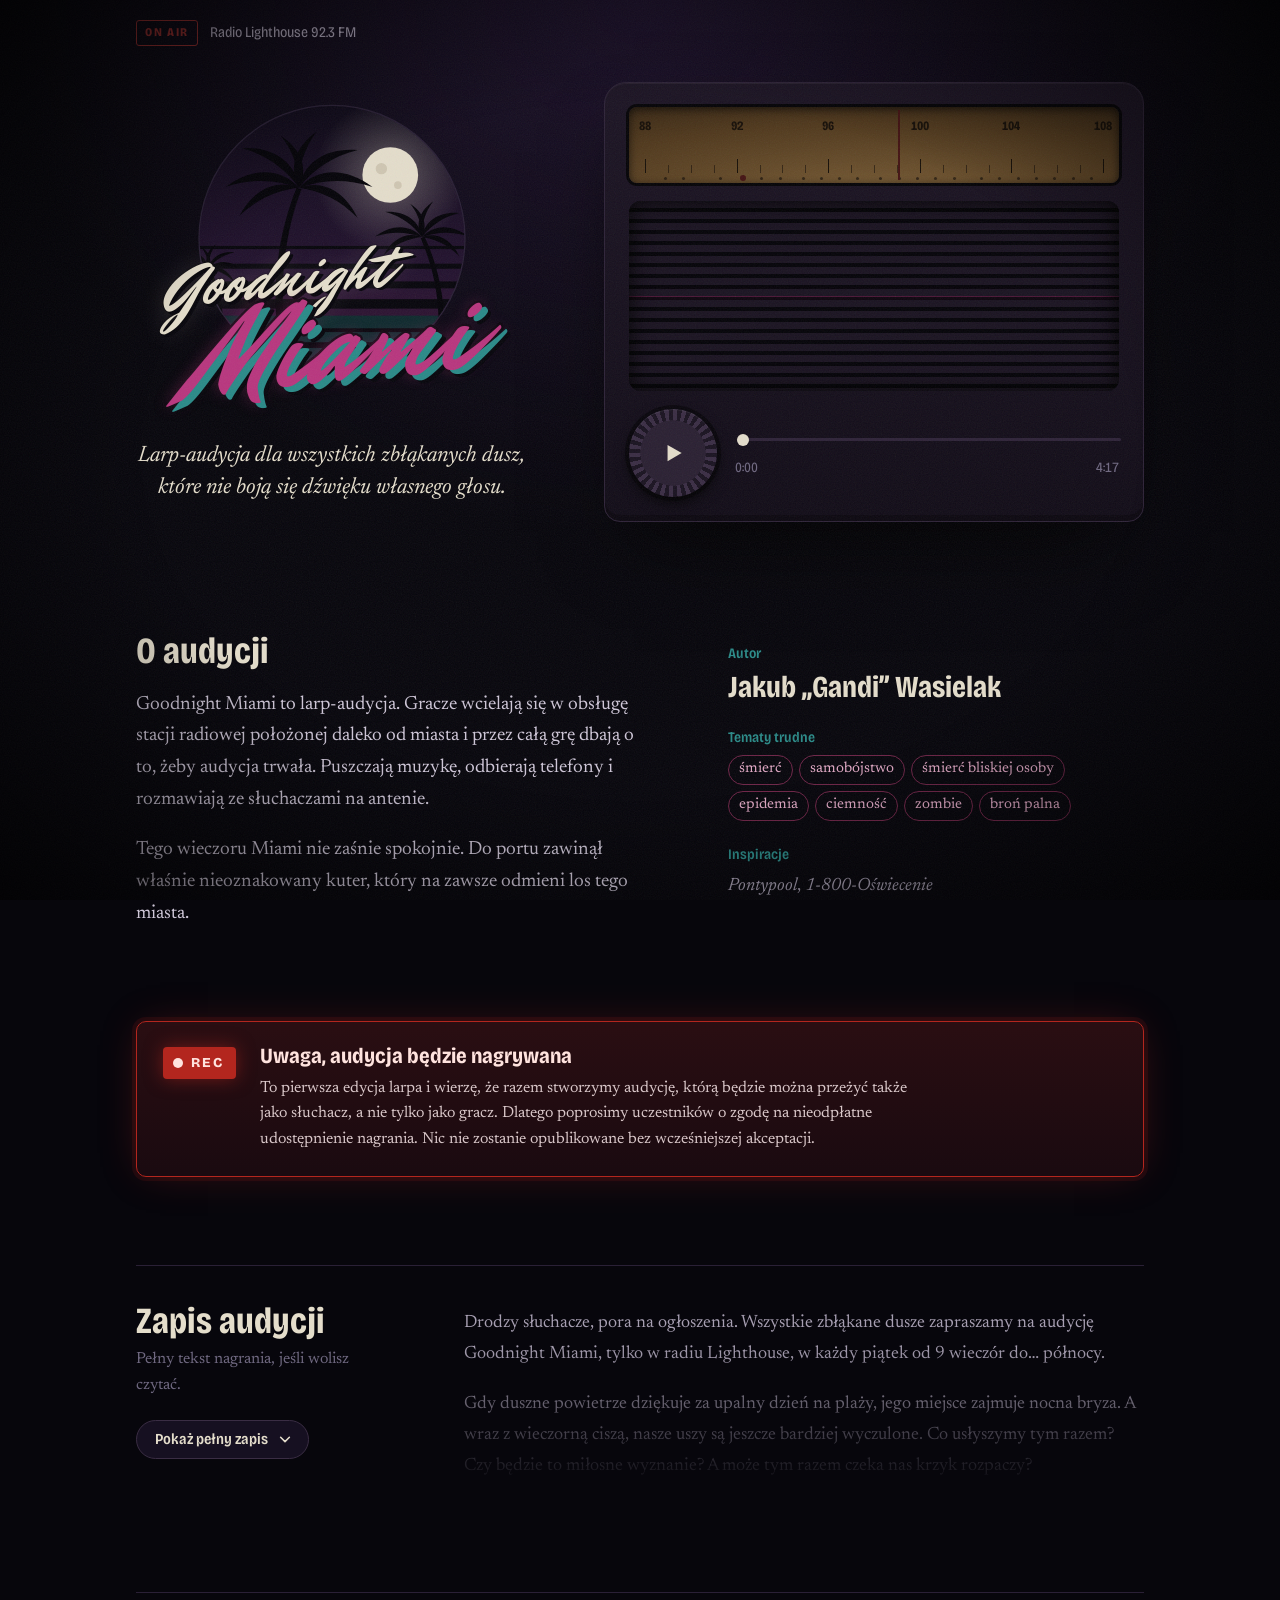
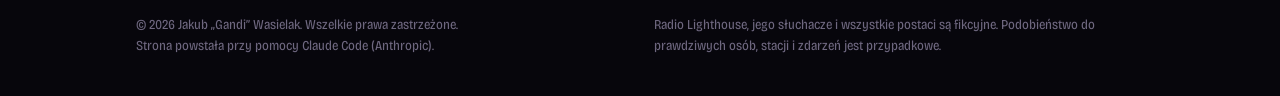
==== commit d192f8ac: "Remove duplicate author line under the logo The author is already shown in the programme details.  C" ====
--- a/index.html
+++ b/index.html
@@ -108,9 +108,7 @@
           <h1 class="logo" id="title"><span class="logo__good">Goodnight</span><span class="logo__miami">Miami</span></h1>
         </div>
 
-        <p class="tagline">Larp-audycja dla wszystkich zbłąkanych dusz, które nie boją się dźwięku własnego głosu.</p>
-        <p class="byline">Autor: <strong>Jakub „Gandi” Wasielak</strong></p>
-      </div>
+        <p class="tagline">Larp-audycja dla wszystkich zbłąkanych dusz, które nie boją się dźwięku własnego głosu.</p>      </div>
 
       <div class="hero__radio">
         <div class="radio">
--- a/assets/css/style.css
+++ b/assets/css/style.css
@@ -154,14 +154,6 @@
   line-height: 1.45;
   color: var(--bone);
 }
-.byline {
-  margin: 6px 0 0;
-  font-family: var(--display);
-  font-variation-settings: "wdth" 85;
-  font-size: 1rem;
-  color: var(--fog);
-}
-.byline strong { color: var(--bone); font-weight: 600; }
 
 /* ---------- radio ---------- */
 .radio {
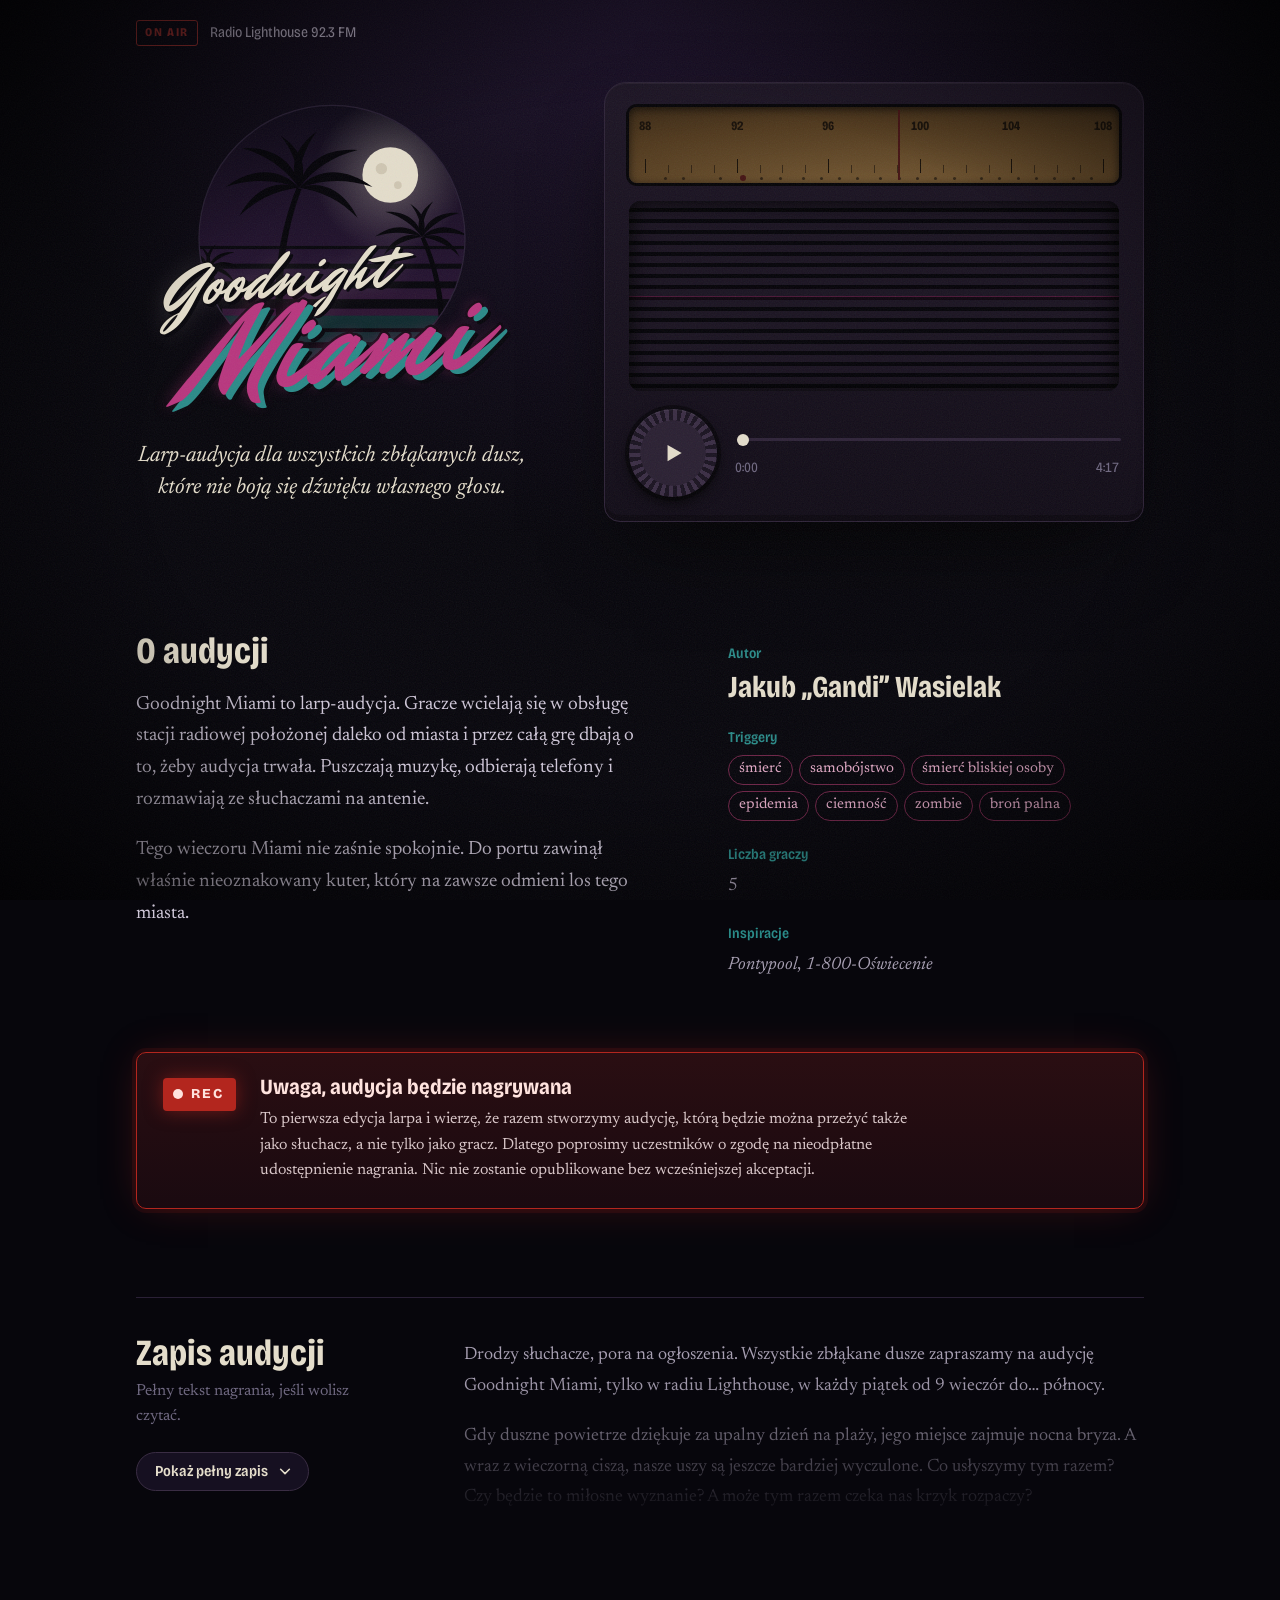
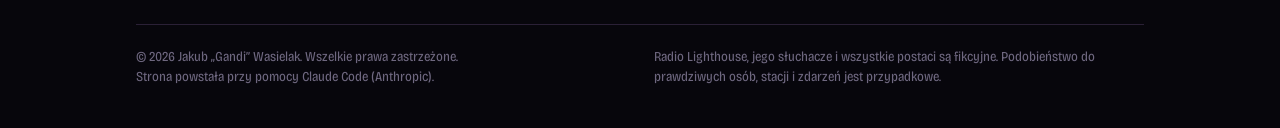
==== commit f1a240b7: "Add player count and rename trigger list heading Co-Authored-By: Claude Opus 5.5 <noreply@anthropic." ====
--- a/index.html
+++ b/index.html
@@ -144,12 +144,14 @@
       <dl class="facts">
         <dt>Autor</dt>
         <dd class="author">Jakub „Gandi” Wasielak</dd>
-        <dt>Tematy trudne</dt>
+        <dt>Triggery</dt>
         <dd>
           <ul class="triggers">
             <li>śmierć</li><li>samobójstwo</li><li>śmierć bliskiej osoby</li><li>epidemia</li><li>ciemność</li><li>zombie</li><li>broń palna</li>
           </ul>
         </dd>
+        <dt>Liczba graczy</dt>
+        <dd>5</dd>
         <dt>Inspiracje</dt>
         <dd><i>Pontypool</i>, <i>1-800-Oświecenie</i></dd>
       </dl>
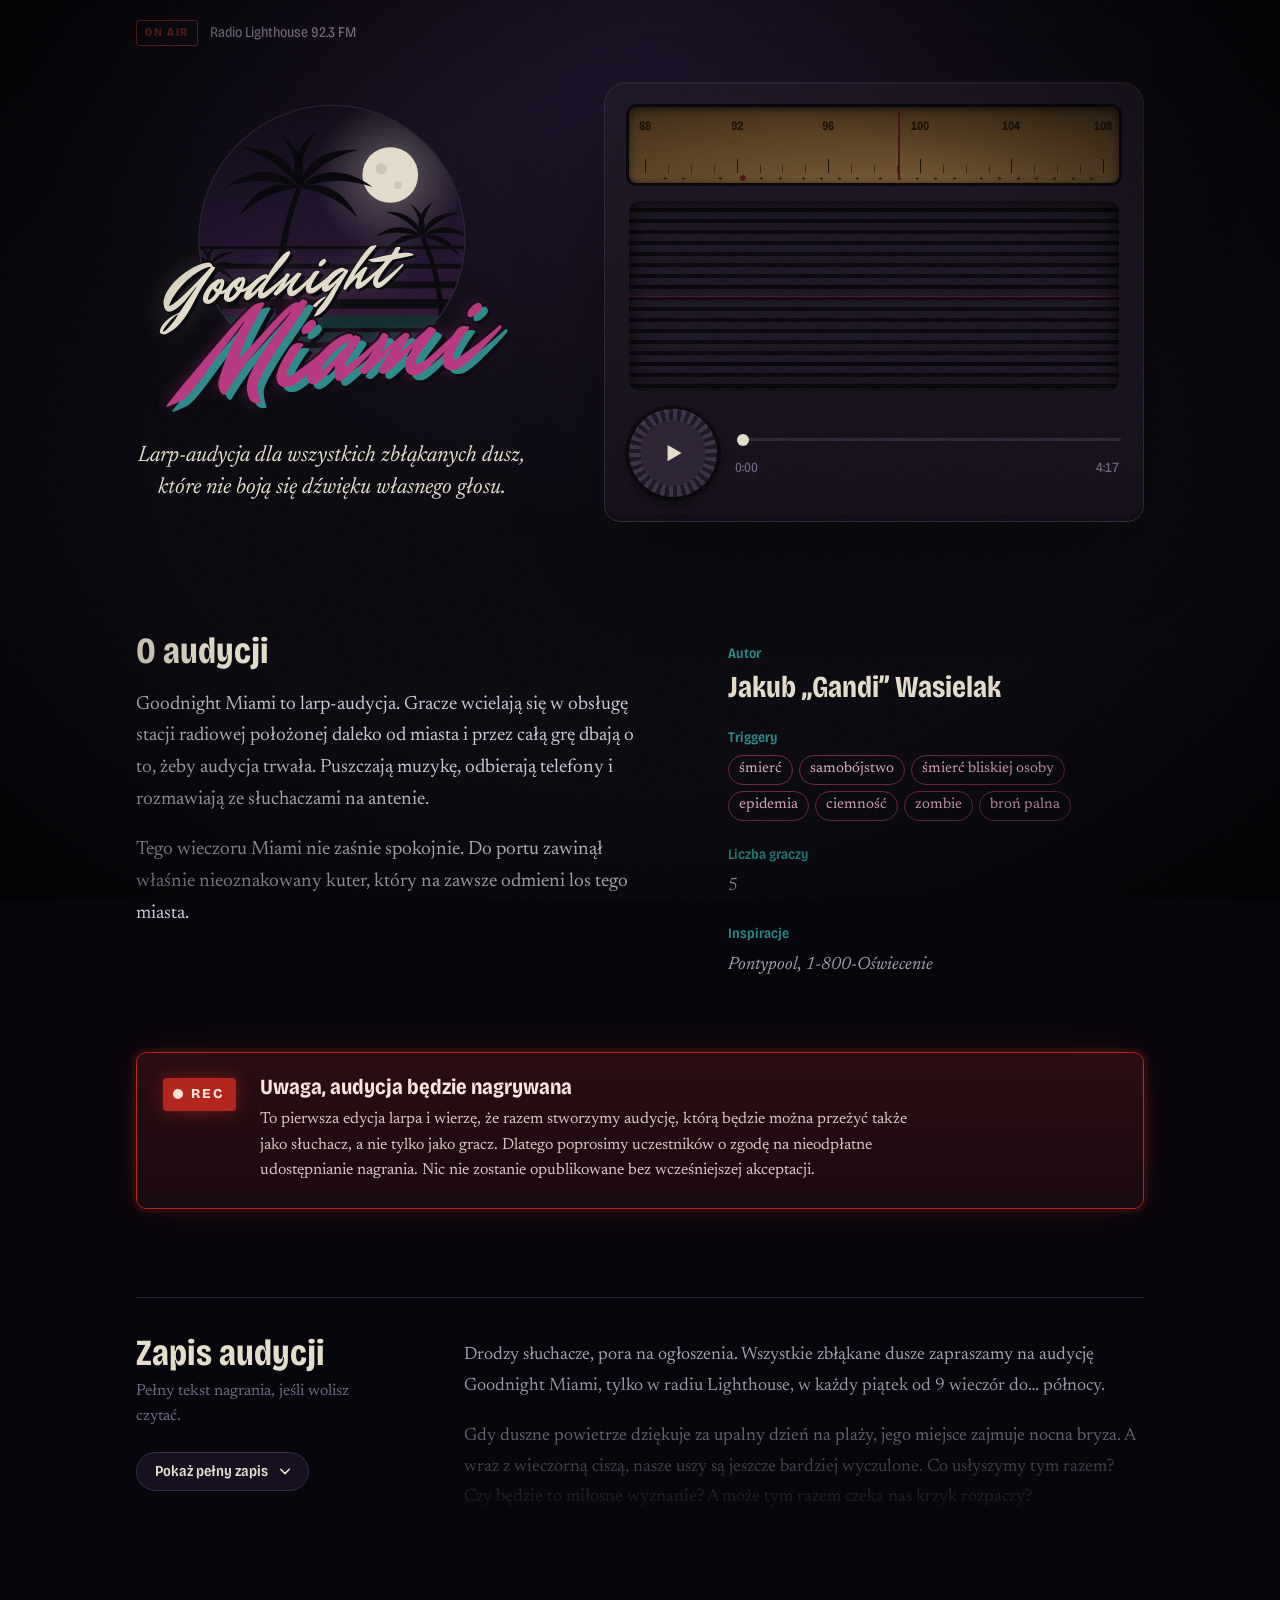
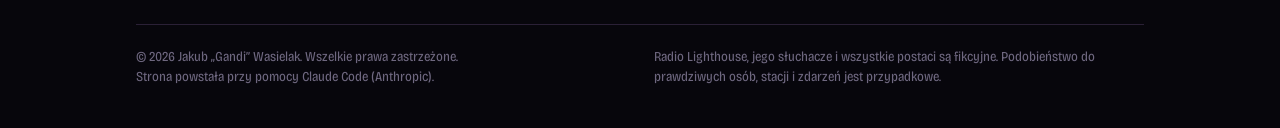
==== commit 8bbbe030: "Add password-protected character sheet page with soundtrack Character sheets and per-character track" ====
--- a/index.html
+++ b/index.html
@@ -160,7 +160,7 @@
         <div class="recording__rec" aria-hidden="true"><span></span>REC</div>
         <div>
           <p class="recording__title" id="rec-title">Uwaga, audycja będzie nagrywana</p>
-          <p>To pierwsza edycja larpa i wierzę, że razem stworzymy audycję, którą będzie można przeżyć także jako słuchacz, a nie tylko jako gracz. Dlatego poprosimy uczestników o zgodę na nieodpłatne udostępnienie nagrania. Nic nie zostanie opublikowane bez wcześniejszej akceptacji.</p>
+          <p>To pierwsza edycja larpa i wierzę, że razem stworzymy audycję, którą będzie można przeżyć także jako słuchacz, a nie tylko jako gracz. Dlatego poprosimy uczestników o zgodę na nieodpłatne udostępnianie nagrania. Nic nie zostanie opublikowane bez wcześniejszej akceptacji.</p>
         </div>
       </aside>
     </section>
